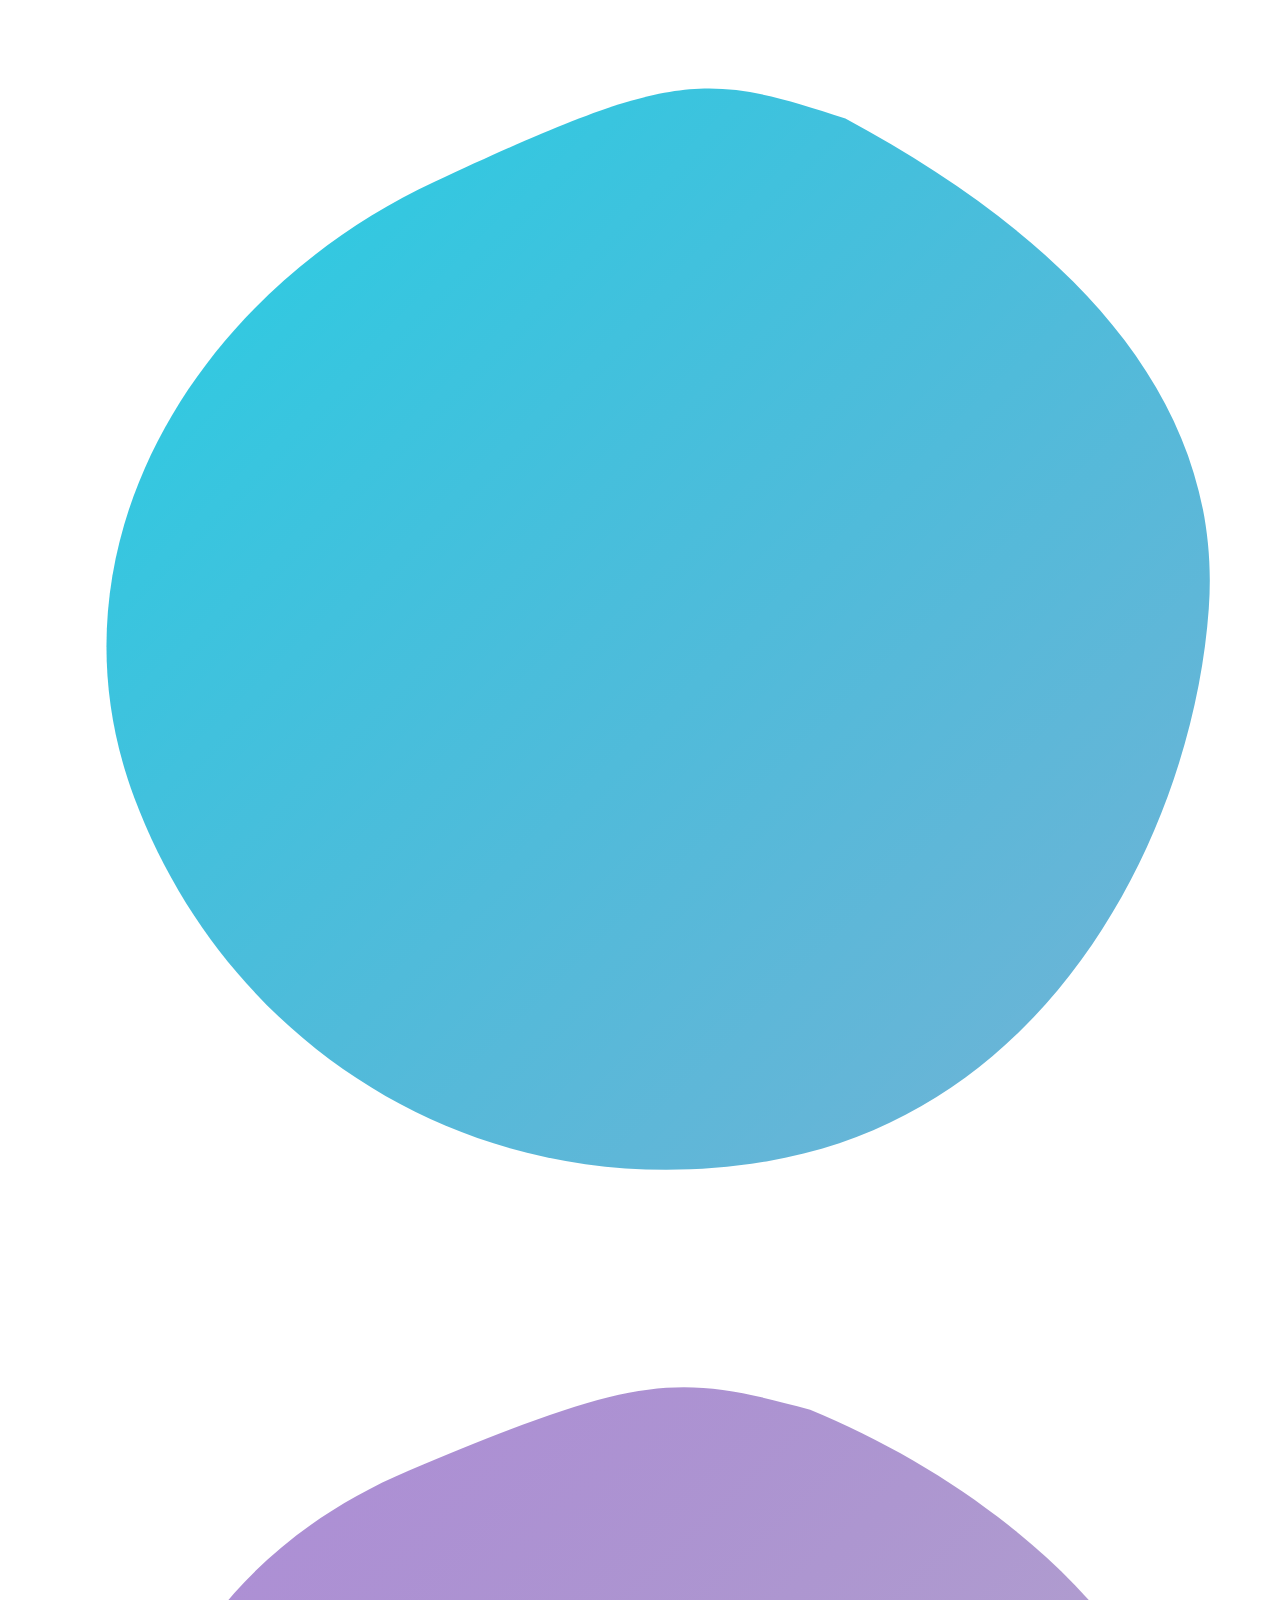
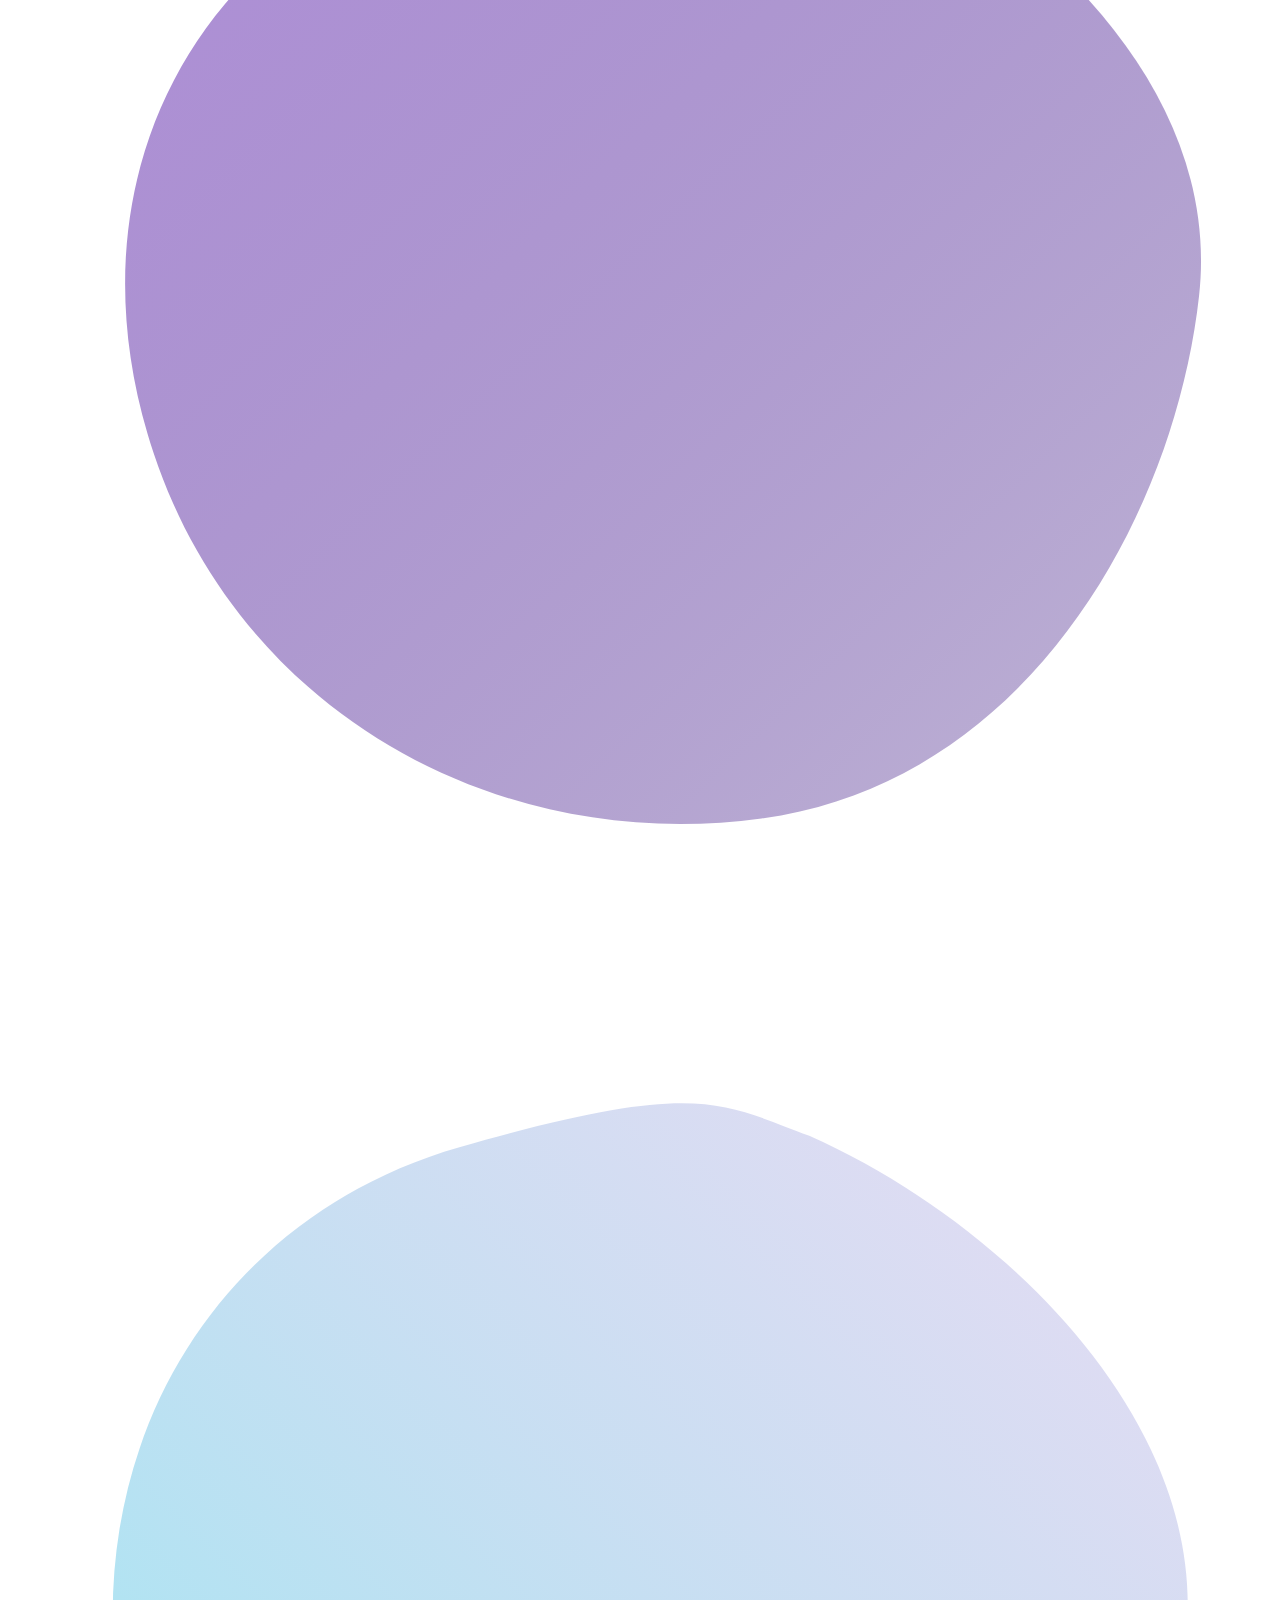
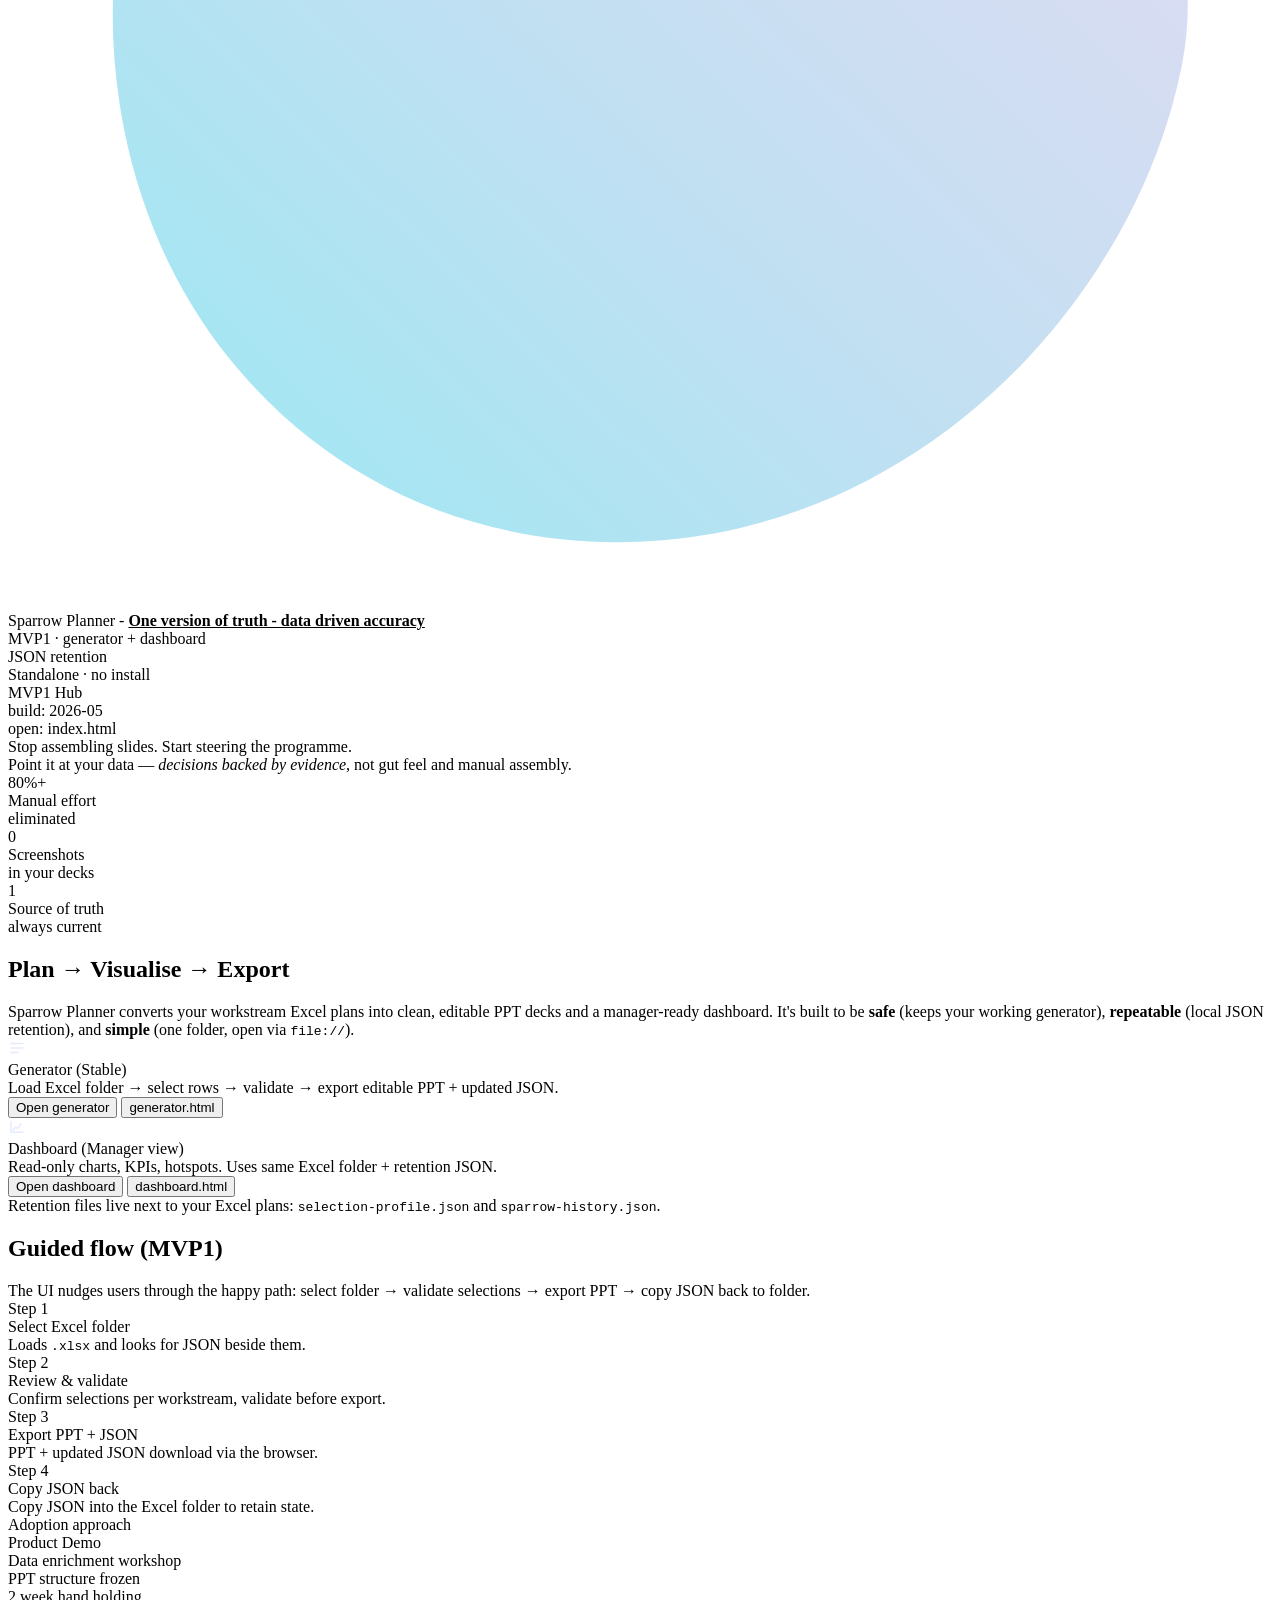
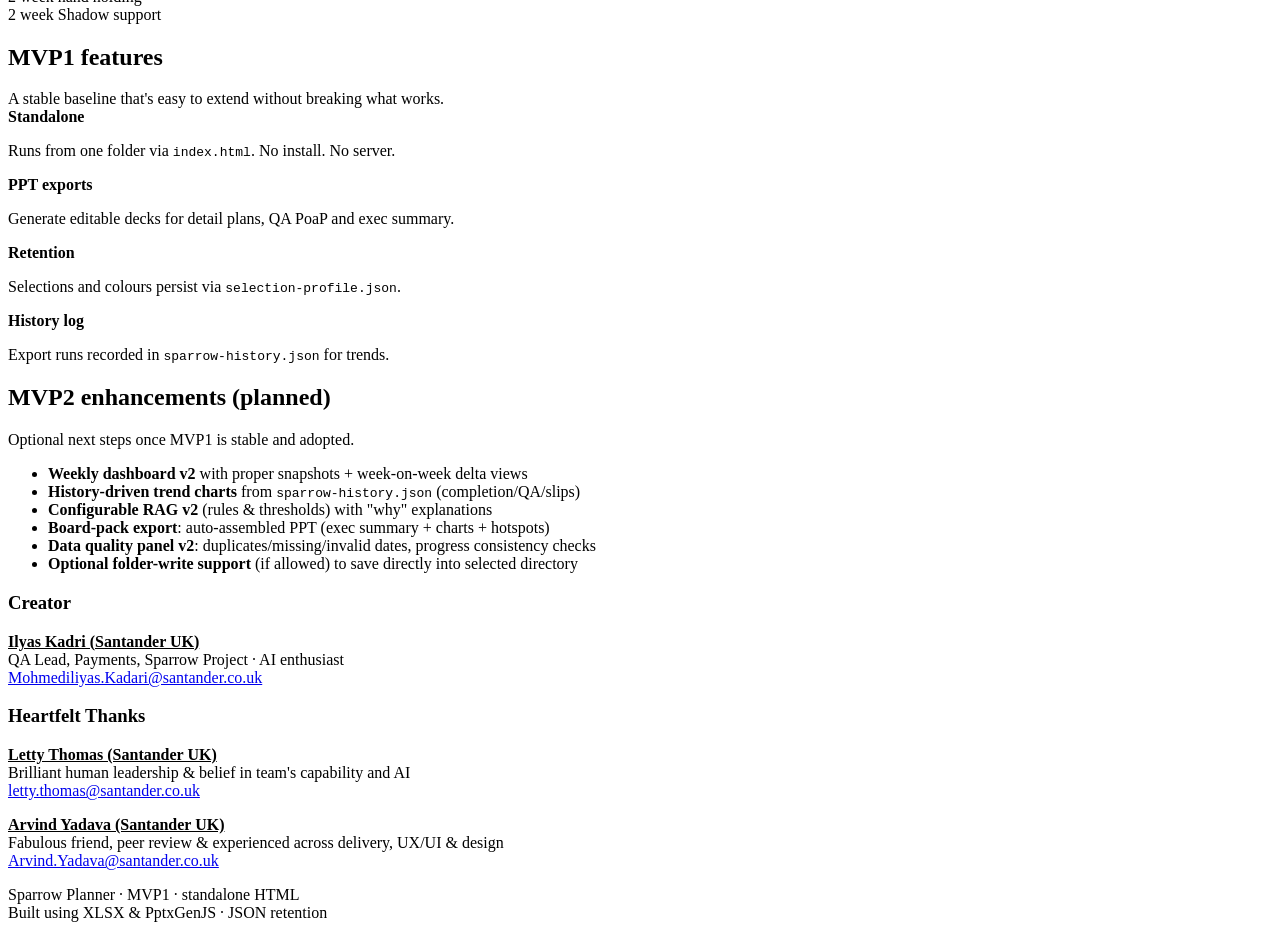
==== index.html @ b89df271 "Add files via upload" ====
<!DOCTYPE html>
<html lang="en">
<head>
<meta charset="UTF-8"/>
<meta name="viewport" content="width=device-width,initial-scale=1.0"/>
<title>Sparrow Planner · MVP1 Hub</title>

<!-- Shared + page-specific CSS -->
<link rel="stylesheet" href="css/sparrow-theme.css"/>
<link rel="stylesheet" href="css/index.css"/>
</head>

<body>
<div class="container">
  <!-- Decorative shapes -->
  <div class="bg-shapes" aria-hidden="true">
    <svg class="s1" viewBox="0 0 400 400" xmlns="http://www.w3.org/2000/svg">
      <defs>
        <linearGradient id="g1" x1="0" y1="0" x2="1" y2="1">
          <stop offset="0" stop-color="#00c8e0" stop-opacity=".85"/>
          <stop offset="1" stop-color="#0077b6" stop-opacity=".55"/>
        </linearGradient>
      </defs>
      <path d="M265,35 C330,70 385,120 380,190 C375,260 330,350 240,365 C150,380 70,330 40,250 C10,170 60,90 135,55 C210,20 220,20 265,35 Z" fill="url(#g1)"/>
    </svg>

    <svg class="s2" viewBox="0 0 520 520" xmlns="http://www.w3.org/2000/svg">
      <defs>
        <linearGradient id="g2" x1="0" y1="0" x2="1" y2="1">
          <stop offset="0" stop-color="#9b72cf" stop-opacity=".80"/>
          <stop offset="1" stop-color="#4a2a8a" stop-opacity=".35"/>
        </linearGradient>
      </defs>
      <path d="M330,55 C415,90 500,165 490,255 C480,345 420,455 310,470 C200,485 95,425 60,320 C25,215 70,120 165,80 C260,40 275,40 330,55 Z" fill="url(#g2)"/>
    </svg>

    <svg class="s3" viewBox="0 0 560 560" xmlns="http://www.w3.org/2000/svg">
      <defs>
        <linearGradient id="g3" x1="0" y1="1" x2="1" y2="0">
          <stop offset="0" stop-color="#00c8e0" stop-opacity=".40"/>
          <stop offset="1" stop-color="#9b72cf" stop-opacity=".25"/>
        </linearGradient>
      </defs>
      <path d="M355,85 C445,125 540,220 520,320 C500,420 410,520 290,530 C170,540 70,460 50,340 C30,220 95,120 200,90 C305,60 315,70 355,85 Z" fill="url(#g3)"/>
    </svg>
  </div>

  <header>
    <div class="brand">
      <div class="brand-title"><span>Sparrow</span> Planner -<b> <u> One version of truth - data driven accuracy</u></b> </div>
      <div class="pills">
        <div class="pill a">MVP1 · generator + dashboard</div>
        <div class="pill b">JSON retention</div>
        <div class="pill">Standalone · no install</div>
      </div>
    </div>
    <div class="build">
      <div>MVP1 Hub</div>
      <div class="mono">build: 2026‑05</div>
      <div class="mono">open: index.html</div>
    </div>
  </header>

  <!-- ===== THE SHIFT — Compact Value Block ===== -->
  <section class="value-block" aria-label="Why Sparrow">
    <div class="value-block-inner">
      <div class="value-tagline">
        <div class="value-headline">Stop assembling slides. Start steering the programme.</div>
        <div class="value-sub">
          Point it at your data — <em>decisions backed by evidence</em>, not gut feel and manual assembly.
        </div>
      </div>
      <div class="value-stats">
        <div class="value-stat">
          <div class="num">80%+</div>
          <div class="label">Manual effort<br/>eliminated</div>
        </div>
        <div class="value-stat">
          <div class="num">0</div>
          <div class="label">Screenshots<br/>in your decks</div>
        </div>
        <div class="value-stat">
          <div class="num">1</div>
          <div class="label">Source of truth<br/>always current</div>
        </div>
      </div>
    </div>
  </section>

  <!-- TOP STRIP: Left = Plan→Visualise→Export, Right = Guided flow (MVP1) -->
  <section class="top-strip" aria-label="Top strip">
    <!-- Left -->
    <div class="top-card">
      <div class="top-title">
        <h1>Plan → Visualise → Export</h1>
      </div>

      <div class="top-sub">
        Sparrow Planner converts your workstream Excel plans into clean, editable PPT decks and a manager-ready dashboard.
        It's built to be <b>safe</b> (keeps your working generator), <b>repeatable</b> (local JSON retention), and <b>simple</b>
        (one folder, open via <code>file://</code>).
      </div>

      <div class="actions-compact" aria-label="Navigation">
        <div class="action-card">
          <div class="action-head">
            <div class="icon" aria-hidden="true">
              <svg width="18" height="18" viewBox="0 0 24 24" fill="none">
                <path d="M4 6h16M4 12h16M4 18h10" stroke="rgba(227,232,255,.92)" stroke-width="2" stroke-linecap="round"/>
              </svg>
            </div>
            <div style="min-width:0">
              <div class="action-title">Generator (Stable)</div>
              <div class="action-desc">
                Load Excel folder → select rows → validate → export editable PPT + updated JSON.
              </div>
            </div>
          </div>
          <div class="action-buttons">
            <button class="btn primary" onclick="openTool('generator.html')">Open generator</button>
            <button class="btn ghost mono" onclick="openTool('generator.html')">generator.html</button>
          </div>
        </div>

        <div class="action-card">
          <div class="action-head">
            <div class="icon purple" aria-hidden="true">
              <svg width="18" height="18" viewBox="0 0 24 24" fill="none">
                <path d="M4 19V5M4 19h16" stroke="rgba(227,232,255,.92)" stroke-width="2" stroke-linecap="round"/>
                <path d="M7 16l3-4 3 2 4-6" stroke="rgba(227,232,255,.92)" stroke-width="2" stroke-linecap="round" stroke-linejoin="round"/>
              </svg>
            </div>
            <div style="min-width:0">
              <div class="action-title">Dashboard (Manager view)</div>
              <div class="action-desc">
                Read‑only charts, KPIs, hotspots. Uses same Excel folder + retention JSON.
              </div>
            </div>
          </div>
          <div class="action-buttons">
            <button class="btn secondary" onclick="openTool('dashboard.html')">Open dashboard</button>
            <button class="btn ghost mono" onclick="openTool('dashboard.html')">dashboard.html</button>
          </div>
        </div>
      </div>

      <div class="top-sub">
        Retention files live next to your Excel plans:
        <code>selection-profile.json</code> and <code>sparrow-history.json</code>.
      </div>
    </div>

    <!-- Right -->
    <div class="top-card">
      <div class="top-title">
        <h2>Guided flow (MVP1)</h2>
      </div>

      <div class="howto" aria-label="How to use (guided flow)">
        <div class="hint">
          The UI nudges users through the happy path: select folder → validate selections → export PPT → copy JSON back to folder.
        </div>

        <div class="steps">
          <div class="step">
            <div class="id">Step 1</div>
            <div class="t">Select Excel folder</div>
            <div class="d">Loads <code>.xlsx</code> and looks for JSON beside them.</div>
          </div>
          <div class="step">
            <div class="id">Step 2</div>
            <div class="t">Review & validate</div>
            <div class="d">Confirm selections per workstream, validate before export.</div>
          </div>
          <div class="step">
            <div class="id">Step 3</div>
            <div class="t">Export PPT + JSON</div>
            <div class="d">PPT + updated JSON download via the browser.</div>
          </div>
          <div class="step">
            <div class="id">Step 4</div>
            <div class="t">Copy JSON back</div>
            <div class="d">Copy JSON into the Excel folder to retain state.</div>
          </div>
        </div>
      </div>
    </div>
  </section>

  <!-- Adoption approach -->
  <section class="adoption-wrap" aria-label="Adoption approach">
    <div class="adoption-title">Adoption approach</div>
    <div class="chevrons" role="list">
      <div class="chev" role="listitem">Product Demo</div>
      <div class="chev" role="listitem">Data enrichment workshop</div>
      <div class="chev" role="listitem">PPT structure frozen</div>
      <div class="chev" role="listitem">2 week hand holding</div>
      <div class="chev" role="listitem">2 week Shadow support</div>
    </div>
  </section>

  <!-- MVP1 Features -->
  <section class="section" aria-label="MVP1 Features">
    <h2>MVP1 features</h2>
    <div class="hint">A stable baseline that's easy to extend without breaking what works.</div>

    <div class="feature-grid">
      <div class="feature">
        <b>Standalone</b>
        <p>Runs from one folder via <code>index.html</code>. No install. No server.</p>
      </div>
      <div class="feature">
        <b>PPT exports</b>
        <p>Generate editable decks for detail plans, QA PoaP and exec summary.</p>
      </div>
      <div class="feature">
        <b>Retention</b>
        <p>Selections and colours persist via <code>selection-profile.json</code>.</p>
      </div>
      <div class="feature">
        <b>History log</b>
        <p>Export runs recorded in <code>sparrow-history.json</code> for trends.</p>
      </div>
    </div>
  </section>

  <!-- MVP2 -->
  <section class="section" aria-label="MVP2 enhancements">
    <h2>MVP2 enhancements (planned)</h2>
    <div class="roadmap">
      <div class="hint">Optional next steps once MVP1 is stable and adopted.</div>
      <ul>
        <li><b>Weekly dashboard v2</b> with proper snapshots + week-on-week delta views</li>
        <li><b>History-driven trend charts</b> from <code>sparrow-history.json</code> (completion/QA/slips)</li>
        <li><b>Configurable RAG v2</b> (rules & thresholds) with "why" explanations</li>
        <li><b>Board-pack export</b>: auto-assembled PPT (exec summary + charts + hotspots)</li>
        <li><b>Data quality panel v2</b>: duplicates/missing/invalid dates, progress consistency checks</li>
        <li><b>Optional folder-write support</b> (if allowed) to save directly into selected directory</li>
      </ul>
    </div>
  </section>

  <div class="hr"></div>

  <section class="footer-grid" aria-label="Credits">
    <div class="footer-block">
      <h3>Creator</h3>
      <p>
        <b><u>Ilyas Kadri (Santander UK)</u></b><br/>
        QA Lead, Payments, Sparrow Project · AI enthusiast<br/>
        <span class="mono">
          <a href="mailto:Mohmediliyas.Kadari@santander.co.uk">Mohmediliyas.Kadari@santander.co.uk</a>
        </span>
      </p>
    </div>

   <div class="footer-block">
      <h3>Heartfelt Thanks</h3>
      <p>
        <b><u>Letty Thomas (Santander UK)</u></b><br/>
        Brilliant human leadership &amp; belief in team's capability and AI<br/>
        <span class="mono"><a href="mailto:letty.thomas@santander.co.uk">letty.thomas@santander.co.uk</a></span>
      </p>
      <p style="margin-top:8px">
        <b><u>Arvind Yadava (Santander UK)</u></b><br/>
        Fabulous friend, peer review &amp; experienced across delivery, UX/UI &amp; design<br/>
        <span class="mono"><a href="mailto:Arvind.Yadava@santander.co.uk">Arvind.Yadava@santander.co.uk</a></span>
      </p>
    </div>
  </section>

  <div class="footer-meta">
    <div class="mono">Sparrow Planner · MVP1 · standalone HTML</div>
    <div>Built using XLSX &amp; PptxGenJS · JSON retention </div>
  </div>
</div>

<script>
function openTool(fileName){
  window.location.href = fileName;
}
</script>
</body>
</html>
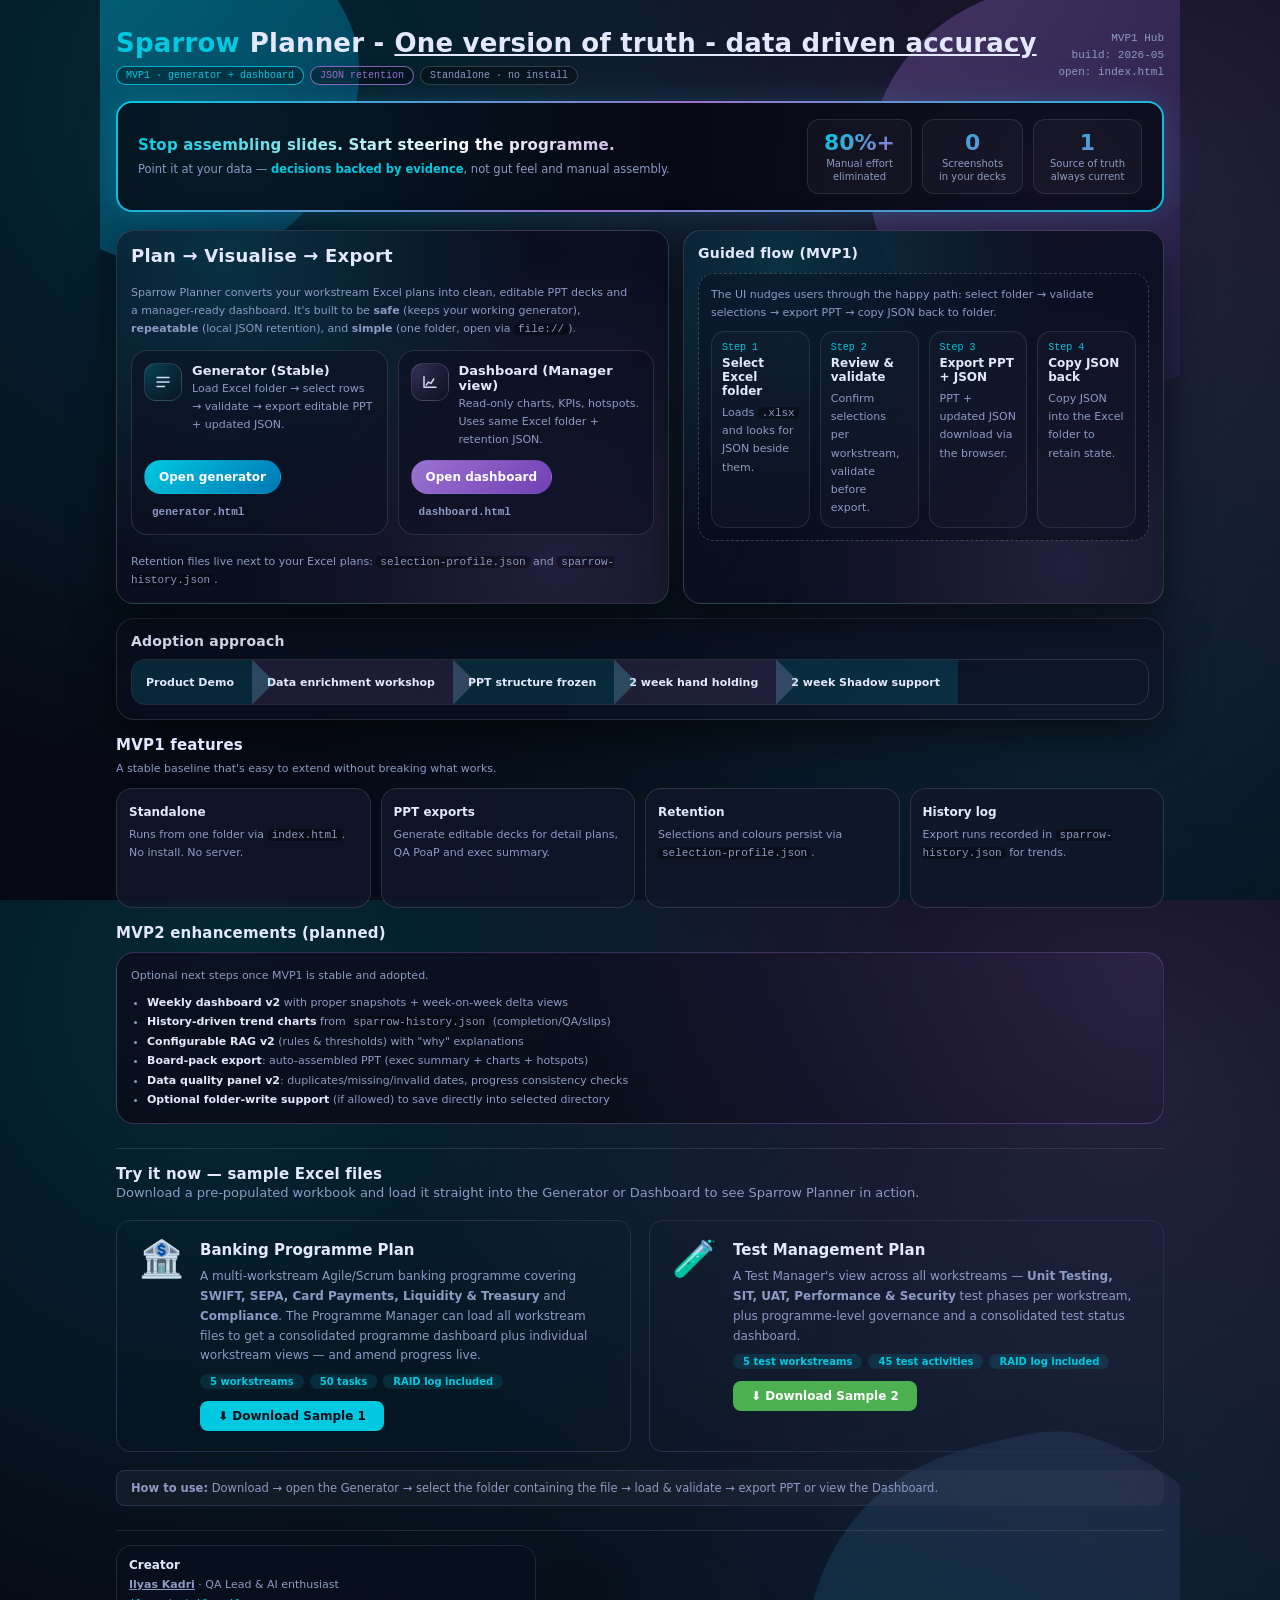
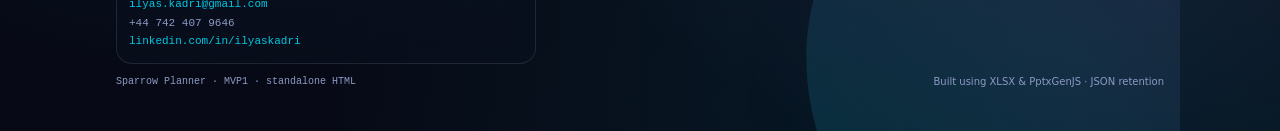
==== commit 8ee999eb: "Add updated index/css and sample Excel files - Updated index.html and css/index.css - Added samples/" ====
--- a/index.html
+++ b/index.html
@@ -242,29 +242,61 @@
 
   <div class="hr"></div>
 
-  <section class="footer-grid" aria-label="Credits">
+  <!-- ── Sample Files ── -->
+  <section class="section samples-section" aria-label="Sample Excel files">
+    <h2>Try it now — sample Excel files</h2>
+    <p class="samples-intro">Download a pre-populated workbook and load it straight into the Generator or Dashboard to see Sparrow Planner in action.</p>
+    <div class="samples-grid">
+
+      <div class="sample-card">
+        <div class="sample-icon">🏦</div>
+        <div class="sample-body">
+          <h3>Banking Programme Plan</h3>
+          <p class="sample-desc">
+            A multi-workstream Agile/Scrum banking programme covering <b>SWIFT, SEPA, Card Payments, Liquidity &amp; Treasury</b> and <b>Compliance</b>.
+            The Programme Manager can load all workstream files to get a consolidated programme dashboard plus individual workstream views — and amend progress live.
+          </p>
+          <ul class="sample-tags">
+            <li>5 workstreams</li><li>50 tasks</li><li>RAID log included</li>
+          </ul>
+          <a class="btn-sample" href="samples/Sample1_Banking_Programme_Plan.xlsx" download>
+            ⬇ Download Sample 1
+          </a>
+        </div>
+      </div>
+
+      <div class="sample-card">
+        <div class="sample-icon">🧪</div>
+        <div class="sample-body">
+          <h3>Test Management Plan</h3>
+          <p class="sample-desc">
+            A Test Manager's view across all workstreams — <b>Unit Testing, SIT, UAT, Performance &amp; Security</b> test phases per workstream, plus programme-level governance and a consolidated test status dashboard.
+          </p>
+          <ul class="sample-tags">
+            <li>5 test workstreams</li><li>45 test activities</li><li>RAID log included</li>
+          </ul>
+          <a class="btn-sample btn-sample--green" href="samples/Sample2_Test_Management_Plan.xlsx" download>
+            ⬇ Download Sample 2
+          </a>
+        </div>
+      </div>
+
+    </div>
+    <p class="samples-hint">
+      <b>How to use:</b> Download → open the Generator → select the folder containing the file → load &amp; validate → export PPT or view the Dashboard.
+    </p>
+  </section>
+
+  <div class="hr"></div>
+
+  <section class="footer-single" aria-label="Credits">
     <div class="footer-block">
       <h3>Creator</h3>
       <p>
-        <b><u>Ilyas Kadri (Santander UK)</u></b><br/>
-        QA Lead, Payments, Sparrow Project · AI enthusiast<br/>
-        <span class="mono">
-          <a href="mailto:Mohmediliyas.Kadari@santander.co.uk">Mohmediliyas.Kadari@santander.co.uk</a>
-        </span>
-      </p>
-    </div>
-
-   <div class="footer-block">
-      <h3>Heartfelt Thanks</h3>
-      <p>
-        <b><u>Letty Thomas (Santander UK)</u></b><br/>
-        Brilliant human leadership &amp; belief in team's capability and AI<br/>
-        <span class="mono"><a href="mailto:letty.thomas@santander.co.uk">letty.thomas@santander.co.uk</a></span>
-      </p>
-      <p style="margin-top:8px">
-        <b><u>Arvind Yadava (Santander UK)</u></b><br/>
-        Fabulous friend, peer review &amp; experienced across delivery, UX/UI &amp; design<br/>
-        <span class="mono"><a href="mailto:Arvind.Yadava@santander.co.uk">Arvind.Yadava@santander.co.uk</a></span>
+        <b><u>Ilyas Kadri</u></b> · QA Lead &amp; AI enthusiast<br/>
+        <span class="mono"><a href="mailto:ilyas.kadri@gmail.com">ilyas.kadri@gmail.com</a></span><br/>
+        <span class="mono">+44 742 407 9646</span><br/>
+        <span class="mono"><a href="https://www.linkedin.com/in/ilyaskadri/" target="_blank" rel="noopener">linkedin.com/in/ilyaskadri</a></span>
       </p>
     </div>
   </section>
--- a/css/sparrow-theme.css
+++ b/css/sparrow-theme.css
@@ -0,0 +1,121 @@
+/* ===== sparrow-theme.css =====
+   Shared design tokens, reset, buttons, badges, inputs.
+   Linked by index.html + generator.html.
+   ===== */
+
+/* — Design Tokens — */
+:root {
+  /* Backgrounds */
+  --bg:  #050712;
+  --bg0: #050712;
+  --bg1: #070a16;
+  --bg2: #070a16;
+
+  /* Panels */
+  --panel:  #0b0f1f;
+  --panel2: #11162b;
+  --panel3: #151a30;
+
+  /* Borders & accents */
+  --border:  #262f4c;
+  --accent:  #00c8e0;
+  --accent2: #9b72cf;
+
+  /* Text */
+  --text:   #e3e8ff;
+  --muted:  #8d9ac5;
+  --danger: #ff4d5e;
+  --green:  #52b788;
+  --amber:  #f4a261;
+
+  /* Fonts */
+  --mono: "DM Mono", ui-monospace, Menlo, Consolas, "Courier New", monospace;
+  --sans: "DM Sans", system-ui, -apple-system, BlinkMacSystemFont, "Segoe UI", sans-serif;
+  --head: "Syne", system-ui, sans-serif;
+
+  /* Layout */
+  --r:      18px;
+  --shadow: 0 18px 44px rgba(0,0,0,.55);
+}
+
+/* — Reset — */
+*, *::before, *::after { box-sizing: border-box; margin: 0; padding: 0; }
+html, body { height: 100%; }
+
+body {
+  min-height: 100vh;
+  color: var(--text);
+  font-family: var(--sans);
+}
+
+a { color: var(--accent); text-decoration: none; }
+
+code {
+  font-family: var(--mono);
+  font-size: 11px;
+  background: rgba(0,0,0,.35);
+  padding: 0 4px;
+  border-radius: 4px;
+}
+
+/* — Buttons — */
+button, .btn {
+  cursor: pointer;
+  border-radius: 999px;
+  border: 1px solid transparent;
+  padding: 7px 13px;
+  font-size: 12px;
+  font-weight: 600;
+  font-family: var(--sans);
+  display: inline-flex;
+  align-items: center;
+  gap: 6px;
+}
+.btn { padding: 9px 14px; font-weight: 700; gap: 8px; }
+
+button.primary,   .btn.primary   { background: linear-gradient(135deg, #00c8e0, #0077b6); color: #fff; }
+button.secondary, .btn.secondary { background: linear-gradient(135deg, #9b72cf, #7040b5); color: #fff; }
+button.outline,   .btn.outline   { background: transparent; border-color: rgba(255,255,255,.22); color: var(--text); }
+button.ghost,     .btn.ghost     { background: transparent; border: none; color: var(--muted); font-size: 11px; padding: 4px 8px; }
+button.danger,    .btn.danger    { background: transparent; border-color: rgba(255,77,94,.7); color: var(--danger); }
+
+/* — Badges — */
+.badge {
+  font-size: 9px;
+  padding: 2px 7px;
+  border-radius: 10px;
+  font-weight: 600;
+  border: 1px solid rgba(255,255,255,.2);
+  white-space: nowrap;
+}
+.badge.ok   { color: var(--green);  border-color: rgba(82,183,136,.7); }
+.badge.err  { color: var(--danger); border-color: rgba(255,77,94,.7); }
+.badge.info { color: var(--accent); border-color: rgba(0,200,224,.7); }
+
+/* — Inputs — */
+label {
+  display: block;
+  font-size: 10px;
+  font-weight: 700;
+  color: var(--muted);
+  letter-spacing: .4px;
+  text-transform: uppercase;
+  margin-bottom: 3px;
+}
+input[type=text],
+input[type=number],
+select,
+textarea {
+  width: 100%;
+  border-radius: 10px;
+  border: 1px solid var(--border);
+  background: var(--panel2);
+  color: var(--text);
+  font-size: 12px;
+  padding: 7px 8px;
+  font-family: var(--sans);
+}
+textarea { min-height: 60px; resize: vertical; }
+
+/* — Utility — */
+.mono { font-family: var(--mono); }
--- a/css/index.css
+++ b/css/index.css
@@ -0,0 +1,533 @@
+/* ===== index.css =====
+   Hub-only styles for index.html.
+   Requires: sparrow-theme.css (loaded first).
+   ===== */
+
+/* — Body background blobs — */
+body {
+  background:
+    radial-gradient(circle at 18% 10%, rgba(0,200,224,.18) 0, transparent 52%),
+    radial-gradient(circle at 88% 18%, rgba(155,114,207,.20) 0, transparent 55%),
+    radial-gradient(circle at 84% 84%, rgba(0,200,224,.10) 0, transparent 58%),
+    linear-gradient(180deg, var(--bg0), var(--bg1));
+  min-height: 100vh;
+}
+
+/* — Container — */
+.container {
+  max-width: 1080px;
+  margin: 0 auto;
+  padding: 28px 16px 44px;
+  position: relative;
+}
+
+/* — Decorative background shapes — */
+.bg-shapes {
+  position: absolute; inset: 0;
+  pointer-events: none; overflow: hidden;
+}
+.bg-shapes svg {
+  position: absolute;
+  opacity: .55;
+  filter: drop-shadow(0 14px 42px rgba(0,0,0,.45));
+}
+.bg-shapes .s1 { left: -140px; top: -120px; width: 420px; }
+.bg-shapes .s2 { right: -160px; top: -80px; width: 520px; opacity: .45; }
+.bg-shapes .s3 { right: -140px; bottom: -190px; width: 560px; opacity: .40; }
+
+/* — Header / Brand — */
+header {
+  display: flex;
+  justify-content: space-between;
+  align-items: flex-start;
+  gap: 16px;
+  position: relative;
+  z-index: 2;
+}
+.brand {
+  display: flex;
+  flex-direction: column;
+  gap: 8px;
+}
+.brand-title {
+  font-family: var(--head);
+  font-weight: 900;
+  font-size: 26px;
+  letter-spacing: .2px;
+  display: flex;
+  align-items: center;
+  gap: 10px;
+}
+.brand-title span { color: var(--accent); }
+
+/* — Pills — */
+.pills { display: flex; flex-wrap: wrap; gap: 6px; }
+.pill {
+  display: inline-flex;
+  align-items: center;
+  gap: 6px;
+  font-family: var(--mono);
+  font-size: 10px;
+  padding: 3px 9px;
+  border-radius: 999px;
+  border: 1px solid rgba(255,255,255,.18);
+  background: rgba(0,0,0,.35);
+  color: var(--muted);
+}
+.pill.a { border-color: rgba(0,200,224,.85); color: var(--accent); }
+.pill.b { border-color: rgba(155,114,207,.85); color: var(--accent2); }
+
+/* — Build info — */
+.build {
+  text-align: right;
+  font-family: var(--mono);
+  font-size: 11px;
+  color: var(--muted);
+  line-height: 1.55;
+  margin-top: 2px;
+}
+
+/* — Sections — */
+.section {
+  margin-top: 16px;
+  position: relative;
+  z-index: 2;
+}
+.section h2 {
+  font-family: var(--head);
+  font-size: 15px;
+  font-weight: 900;
+  letter-spacing: .2px;
+  margin-bottom: 6px;
+}
+.section .hint,
+.hint {
+  font-size: 11px;
+  color: var(--muted);
+  line-height: 1.6;
+}
+
+/* ===== VALUE BLOCK ===== */
+.value-block {
+  margin-top: 16px;
+  position: relative;
+  z-index: 2;
+  border-radius: 16px;
+  padding: 2px;
+  background: linear-gradient(135deg, var(--accent), var(--accent2), var(--accent));
+  box-shadow:
+    0 0 24px rgba(0,200,224,.15),
+    0 0 48px rgba(155,114,207,.10);
+}
+.value-block-inner {
+  background:
+    radial-gradient(circle at 10% 30%, rgba(0,200,224,.10) 0, transparent 50%),
+    radial-gradient(circle at 90% 70%, rgba(155,114,207,.08) 0, transparent 50%),
+    var(--bg0);
+  border-radius: 14px;
+  padding: 16px 20px;
+  display: flex;
+  align-items: center;
+  gap: 24px;
+}
+@media (max-width: 780px) {
+  .value-block-inner { flex-direction: column; gap: 14px; text-align: center; }
+}
+.value-tagline { flex: 1; min-width: 0; }
+.value-headline {
+  font-family: var(--head);
+  font-weight: 900;
+  font-size: 15px;
+  letter-spacing: .2px;
+  line-height: 1.4;
+  background: linear-gradient(135deg, var(--accent), #fff, var(--accent2));
+  -webkit-background-clip: text;
+  -webkit-text-fill-color: transparent;
+  background-clip: text;
+}
+.value-sub {
+  margin-top: 5px;
+  font-size: 11.5px;
+  color: var(--muted);
+  line-height: 1.55;
+}
+.value-sub em  { color: var(--accent); font-style: normal; font-weight: 700; }
+.value-sub strong { color: var(--text); }
+
+/* — Stat cards — */
+.value-stats { display: flex; gap: 10px; flex-shrink: 0; }
+@media (max-width: 780px) {
+  .value-stats { width: 100%; justify-content: center; }
+}
+.value-stat {
+  text-align: center;
+  padding: 10px 16px;
+  border-radius: 12px;
+  border: 1px solid rgba(255,255,255,.10);
+  background: rgba(255,255,255,.03);
+  min-width: 100px;
+}
+.value-stat .num {
+  font-family: var(--head);
+  font-weight: 900;
+  font-size: 22px;
+  background: linear-gradient(135deg, var(--accent), var(--accent2));
+  -webkit-background-clip: text;
+  -webkit-text-fill-color: transparent;
+  background-clip: text;
+}
+.value-stat .label {
+  margin-top: 2px;
+  font-size: 10px;
+  color: var(--muted);
+  line-height: 1.3;
+}
+
+/* ===== TOP STRIP ===== */
+.top-strip {
+  margin-top: 18px;
+  display: grid;
+  grid-template-columns: minmax(0, 1.15fr) minmax(0, 1fr);
+  gap: 14px;
+  align-items: stretch;
+  position: relative;
+  z-index: 2;
+}
+@media (max-width: 940px) {
+  .top-strip { grid-template-columns: 1fr; }
+}
+.top-card {
+  background:
+    radial-gradient(circle at 20% 10%, rgba(0,200,224,.18) 0, transparent 55%),
+    radial-gradient(circle at 80% 90%, rgba(155,114,207,.16) 0, transparent 55%),
+    rgba(11,15,31,.92);
+  border: 1px solid rgba(255,255,255,.14);
+  border-radius: var(--r);
+  box-shadow: var(--shadow);
+  padding: 14px;
+  display: flex;
+  flex-direction: column;
+  gap: 12px;
+}
+.top-title {
+  display: flex;
+  justify-content: space-between;
+  align-items: flex-start;
+  gap: 10px;
+}
+.top-title h1,
+.top-title h2 {
+  font-family: var(--head);
+  font-weight: 900;
+  letter-spacing: .2px;
+  margin: 0;
+}
+.top-title h1 { font-size: 18px; }
+.top-title h2 { font-size: 14px; }
+.top-sub {
+  margin-top: 6px;
+  color: var(--muted);
+  font-size: 11px;
+  line-height: 1.65;
+  max-width: 72ch;
+}
+
+/* — Action cards — */
+.actions-compact {
+  display: grid;
+  grid-template-columns: 1fr 1fr;
+  gap: 10px;
+}
+@media (max-width: 520px) {
+  .actions-compact { grid-template-columns: 1fr; }
+}
+.action-card {
+  height: 100%;
+  background: rgba(11,15,31,.55);
+  border: 1px solid rgba(255,255,255,.12);
+  border-radius: 16px;
+  padding: 12px;
+  display: flex;
+  flex-direction: column;
+  justify-content: space-between;
+  gap: 10px;
+}
+.action-head {
+  display: flex;
+  align-items: flex-start;
+  gap: 10px;
+}
+.icon {
+  width: 38px; height: 38px; border-radius: 12px;
+  display: grid; place-items: center;
+  border: 1px solid rgba(255,255,255,.14);
+  background: radial-gradient(circle at top left, rgba(0,200,224,.25), rgba(0,0,0,.10));
+  flex-shrink: 0;
+}
+.icon.purple {
+  background: radial-gradient(circle at top left, rgba(155,114,207,.30), rgba(0,0,0,.10));
+}
+.action-title { font-size: 13px; font-weight: 900; }
+.action-desc {
+  margin-top: 2px;
+  font-size: 11px;
+  color: var(--muted);
+  line-height: 1.6;
+}
+.action-buttons {
+  display: flex;
+  gap: 8px;
+  flex-wrap: wrap;
+  margin-top: 2px;
+}
+
+/* — Guided flow (right card) — */
+.howto {
+  margin-top: 0;
+  background: linear-gradient(180deg, rgba(10,15,35,.55), rgba(8,11,24,.55));
+  border: 1px dashed rgba(255,255,255,.20);
+  border-radius: 16px;
+  padding: 12px;
+}
+.steps {
+  margin-top: 10px;
+  display: grid;
+  grid-template-columns: repeat(4, minmax(0, 1fr));
+  gap: 10px;
+}
+@media (max-width: 940px) { .steps { grid-template-columns: repeat(2, minmax(0, 1fr)); } }
+@media (max-width: 520px) { .steps { grid-template-columns: 1fr; } }
+.step {
+  border: 1px solid rgba(255,255,255,.10);
+  background: rgba(255,255,255,.02);
+  border-radius: 14px;
+  padding: 10px;
+}
+.step .id { font-family: var(--mono); font-size: 10px; color: var(--accent); }
+.step .t  { margin-top: 3px; font-size: 12px; font-weight: 900; }
+.step .d  { margin-top: 6px; font-size: 11px; color: var(--muted); line-height: 1.65; }
+
+/* ===== ADOPTION CHEVRONS ===== */
+.adoption-wrap {
+  margin-top: 14px;
+  background: rgba(11,15,31,.50);
+  border: 1px solid rgba(255,255,255,.12);
+  border-radius: var(--r);
+  box-shadow: var(--shadow);
+  padding: 14px;
+}
+.adoption-title {
+  font-family: var(--head);
+  font-size: 14px;
+  font-weight: 900;
+  letter-spacing: .2px;
+  margin-bottom: 10px;
+}
+.chevrons {
+  display: flex;
+  gap: 0;
+  flex-wrap: wrap;
+  border-radius: 14px;
+  overflow: hidden;
+  border: 1px solid rgba(255,255,255,.12);
+}
+.chev {
+  position: relative;
+  padding: 10px 18px 10px 14px;
+  background: rgba(0,200,224,.14);
+  color: var(--text);
+  font-size: 11px;
+  font-weight: 800;
+  display: flex;
+  align-items: center;
+  min-height: 44px;
+}
+.chev:nth-child(2n) { background: rgba(155,114,207,.14); }
+.chev + .chev { border-left: 1px solid rgba(255,255,255,.10); }
+.chev:after {
+  content: "";
+  position: absolute;
+  top: 0; right: -22px;
+  width: 0; height: 0;
+  border-top: 22px solid transparent;
+  border-bottom: 22px solid transparent;
+  border-left: 22px solid rgba(0,200,224,.14);
+  z-index: 2;
+}
+.chev:nth-child(2n):after { border-left-color: rgba(155,114,207,.14); }
+.chev:before {
+  content: "";
+  position: absolute;
+  top: 0; right: -23px;
+  width: 0; height: 0;
+  border-top: 22px solid transparent;
+  border-bottom: 22px solid transparent;
+  border-left: 22px solid rgba(255,255,255,.10);
+  z-index: 1;
+}
+.chev:last-child:after,
+.chev:last-child:before { display: none; }
+@media (max-width: 940px) {
+  .chevrons { flex-direction: column; border-radius: 14px; }
+  .chev { padding: 12px 14px; }
+  .chev:after, .chev:before { display: none; }
+  .chev + .chev { border-left: none; border-top: 1px solid rgba(255,255,255,.10); }
+}
+
+/* ===== FEATURE GRID ===== */
+.feature-grid {
+  margin-top: 10px;
+  display: grid;
+  grid-template-columns: repeat(4, minmax(0, 1fr));
+  gap: 10px;
+}
+@media (max-width: 940px) { .feature-grid { grid-template-columns: repeat(2, minmax(0, 1fr)); } }
+@media (max-width: 520px) { .feature-grid { grid-template-columns: 1fr; } }
+.feature {
+  background: rgba(17,22,43,.78);
+  border: 1px solid rgba(255,255,255,.12);
+  border-radius: 16px;
+  padding: 12px;
+  min-height: 120px;
+}
+.feature b { font-size: 12px; }
+.feature p {
+  margin-top: 6px;
+  font-size: 11px;
+  color: var(--muted);
+  line-height: 1.65;
+}
+
+/* ===== MVP2 ROADMAP ===== */
+.roadmap {
+  margin-top: 10px;
+  padding: 14px;
+  border-radius: 18px;
+  border: 1px solid rgba(155,114,207,.32);
+  background:
+    radial-gradient(circle at top right, rgba(155,114,207,.20) 0, transparent 55%),
+    linear-gradient(180deg, rgba(12,14,30,.88), rgba(9,12,24,.88));
+}
+.roadmap ul {
+  margin: 8px 0 0 16px;
+  color: var(--muted);
+  font-size: 11px;
+  line-height: 1.75;
+}
+.roadmap li b { color: var(--text); }
+
+/* ===== FOOTER ===== */
+.hr {
+  margin: 24px 0 14px;
+  border-top: 1px solid rgba(255,255,255,.10);
+  position: relative;
+  z-index: 2;
+}
+.footer-grid {
+  display: grid;
+  grid-template-columns: 1fr 1fr;
+  gap: 14px;
+  position: relative;
+  z-index: 2;
+}
+@media (max-width: 820px) { .footer-grid { grid-template-columns: 1fr; } }
+.footer-single {
+  position: relative;
+  z-index: 2;
+  max-width: 420px;
+}
+.footer-block {
+  background: rgba(11,15,31,.60);
+  border: 1px solid rgba(255,255,255,.10);
+  border-radius: 16px;
+  padding: 12px;
+}
+.footer-block h3 {
+  font-size: 12px;
+  font-weight: 900;
+  margin-bottom: 4px;
+}
+.footer-block p {
+  font-size: 11px;
+  color: var(--muted);
+  line-height: 1.7;
+}
+.footer-meta {
+  margin-top: 12px;
+  font-size: 10px;
+  color: var(--muted);
+  display: flex;
+  justify-content: space-between;
+  flex-wrap: wrap;
+  gap: 8px;
+  position: relative;
+  z-index: 2;
+}
+/* ── Sample Files Section ── */
+.samples-section { position: relative; z-index: 2; }
+.samples-intro {
+  font-size: 13px;
+  color: var(--muted);
+  margin: -4px 0 20px;
+}
+.samples-grid {
+  display: grid;
+  grid-template-columns: 1fr 1fr;
+  gap: 18px;
+  margin-bottom: 18px;
+}
+@media (max-width: 680px) { .samples-grid { grid-template-columns: 1fr; } }
+
+.sample-card {
+  display: flex;
+  gap: 16px;
+  background: var(--card-bg);
+  border: 1px solid var(--border);
+  border-radius: 14px;
+  padding: 20px 22px;
+  transition: box-shadow .2s, transform .2s;
+}
+.sample-card:hover {
+  box-shadow: 0 6px 24px rgba(0,200,224,.18);
+  transform: translateY(-2px);
+}
+.sample-icon { font-size: 36px; flex-shrink: 0; line-height: 1; }
+.sample-body { display: flex; flex-direction: column; gap: 8px; }
+.sample-body h3 { font-size: 15px; font-weight: 700; margin: 0; color: var(--text); }
+.sample-desc { font-size: 12px; color: var(--muted); line-height: 1.65; margin: 0; }
+.sample-tags {
+  display: flex; flex-wrap: wrap; gap: 6px;
+  list-style: none; padding: 0; margin: 0;
+}
+.sample-tags li {
+  background: rgba(0,200,224,.12);
+  color: var(--accent);
+  border-radius: 20px;
+  padding: 2px 10px;
+  font-size: 10px;
+  font-weight: 600;
+}
+.btn-sample {
+  display: inline-block;
+  margin-top: 4px;
+  padding: 8px 18px;
+  background: var(--accent);
+  color: #0a0e1a;
+  border-radius: 8px;
+  font-size: 12px;
+  font-weight: 700;
+  text-decoration: none;
+  width: fit-content;
+  transition: opacity .2s, transform .15s;
+}
+.btn-sample:hover { opacity: .85; transform: translateY(-1px); }
+.btn-sample--green { background: #4caf50; color: #fff; }
+.samples-hint {
+  font-size: 11.5px;
+  color: var(--muted);
+  background: rgba(255,255,255,.04);
+  border: 1px solid var(--border);
+  border-radius: 8px;
+  padding: 10px 14px;
+  margin: 0;
+}
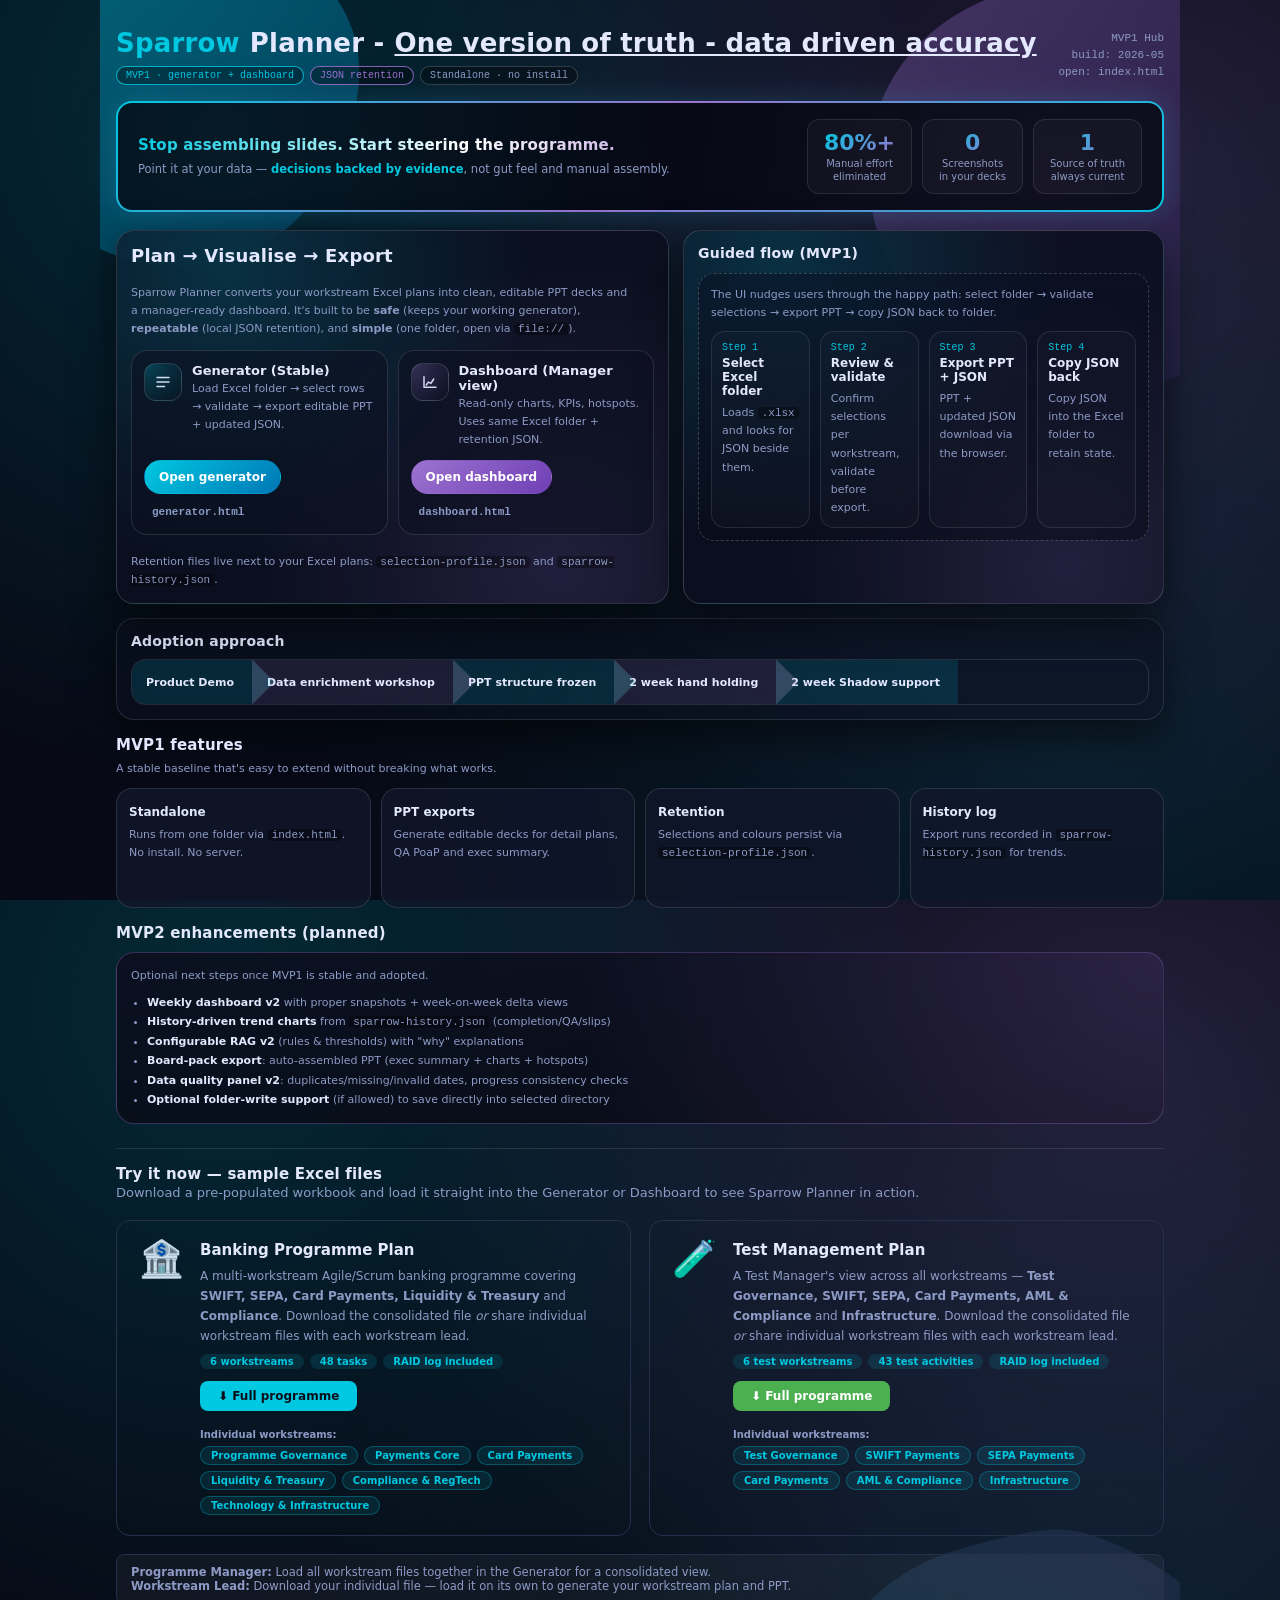
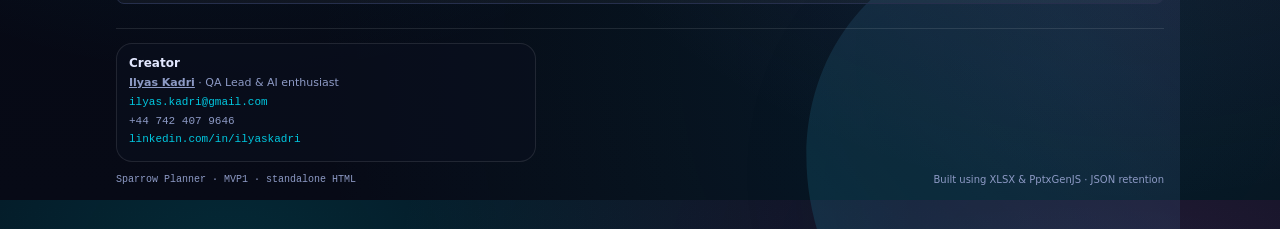
==== commit fc71bec0: "Add individual workstream Excel files for both sample sets Each sample now has per-workstream xlsx f" ====
--- a/index.html
+++ b/index.html
@@ -254,14 +254,21 @@
           <h3>Banking Programme Plan</h3>
           <p class="sample-desc">
             A multi-workstream Agile/Scrum banking programme covering <b>SWIFT, SEPA, Card Payments, Liquidity &amp; Treasury</b> and <b>Compliance</b>.
-            The Programme Manager can load all workstream files to get a consolidated programme dashboard plus individual workstream views — and amend progress live.
+            Download the consolidated file <em>or</em> share individual workstream files with each workstream lead.
           </p>
           <ul class="sample-tags">
-            <li>5 workstreams</li><li>50 tasks</li><li>RAID log included</li>
+            <li>6 workstreams</li><li>48 tasks</li><li>RAID log included</li>
           </ul>
-          <a class="btn-sample" href="samples/Sample1_Banking_Programme_Plan.xlsx" download>
-            ⬇ Download Sample 1
-          </a>
+          <a class="btn-sample" href="samples/Sample1_Banking_Programme_Plan.xlsx" download>⬇ Full programme</a>
+          <div class="sample-ws-links">
+            <span class="sample-ws-label">Individual workstreams:</span>
+            <a href="samples/sample1/Programme_Governance.xlsx" download>Programme Governance</a>
+            <a href="samples/sample1/Payments_Core.xlsx" download>Payments Core</a>
+            <a href="samples/sample1/Card_Payments.xlsx" download>Card Payments</a>
+            <a href="samples/sample1/Liquidity_Treasury.xlsx" download>Liquidity &amp; Treasury</a>
+            <a href="samples/sample1/Compliance_RegTech.xlsx" download>Compliance &amp; RegTech</a>
+            <a href="samples/sample1/Technology_Infrastructure.xlsx" download>Technology &amp; Infrastructure</a>
+          </div>
         </div>
       </div>
 
@@ -270,20 +277,29 @@
         <div class="sample-body">
           <h3>Test Management Plan</h3>
           <p class="sample-desc">
-            A Test Manager's view across all workstreams — <b>Unit Testing, SIT, UAT, Performance &amp; Security</b> test phases per workstream, plus programme-level governance and a consolidated test status dashboard.
+            A Test Manager's view across all workstreams — <b>Test Governance, SWIFT, SEPA, Card Payments, AML &amp; Compliance</b> and <b>Infrastructure</b>.
+            Download the consolidated file <em>or</em> share individual workstream files with each workstream lead.
           </p>
           <ul class="sample-tags">
-            <li>5 test workstreams</li><li>45 test activities</li><li>RAID log included</li>
+            <li>6 test workstreams</li><li>43 test activities</li><li>RAID log included</li>
           </ul>
-          <a class="btn-sample btn-sample--green" href="samples/Sample2_Test_Management_Plan.xlsx" download>
-            ⬇ Download Sample 2
-          </a>
+          <a class="btn-sample btn-sample--green" href="samples/Sample2_Test_Management_Plan.xlsx" download>⬇ Full programme</a>
+          <div class="sample-ws-links">
+            <span class="sample-ws-label">Individual workstreams:</span>
+            <a href="samples/sample2/Test_Governance.xlsx" download>Test Governance</a>
+            <a href="samples/sample2/SWIFT_Payments.xlsx" download>SWIFT Payments</a>
+            <a href="samples/sample2/SEPA_Payments.xlsx" download>SEPA Payments</a>
+            <a href="samples/sample2/Card_Payments.xlsx" download>Card Payments</a>
+            <a href="samples/sample2/AML_Compliance.xlsx" download>AML &amp; Compliance</a>
+            <a href="samples/sample2/Infrastructure.xlsx" download>Infrastructure</a>
+          </div>
         </div>
       </div>
 
     </div>
     <p class="samples-hint">
-      <b>How to use:</b> Download → open the Generator → select the folder containing the file → load &amp; validate → export PPT or view the Dashboard.
+      <b>Programme Manager:</b> Load all workstream files together in the Generator for a consolidated view.<br/>
+      <b>Workstream Lead:</b> Download your individual file — load it on its own to generate your workstream plan and PPT.
     </p>
   </section>
 
--- a/css/index.css
+++ b/css/index.css
@@ -522,6 +522,33 @@
 }
 .btn-sample:hover { opacity: .85; transform: translateY(-1px); }
 .btn-sample--green { background: #4caf50; color: #fff; }
+
+.sample-ws-links {
+  margin-top: 10px;
+  display: flex;
+  flex-wrap: wrap;
+  align-items: center;
+  gap: 6px;
+}
+.sample-ws-label {
+  font-size: 10px;
+  color: var(--muted);
+  font-weight: 600;
+  width: 100%;
+}
+.sample-ws-links a {
+  font-size: 10px;
+  font-weight: 600;
+  color: var(--accent);
+  background: rgba(0,200,224,.10);
+  border: 1px solid rgba(0,200,224,.30);
+  border-radius: 20px;
+  padding: 3px 10px;
+  text-decoration: none;
+  transition: background .15s;
+}
+.sample-ws-links a:hover { background: rgba(0,200,224,.22); }
+
 .samples-hint {
   font-size: 11.5px;
   color: var(--muted);
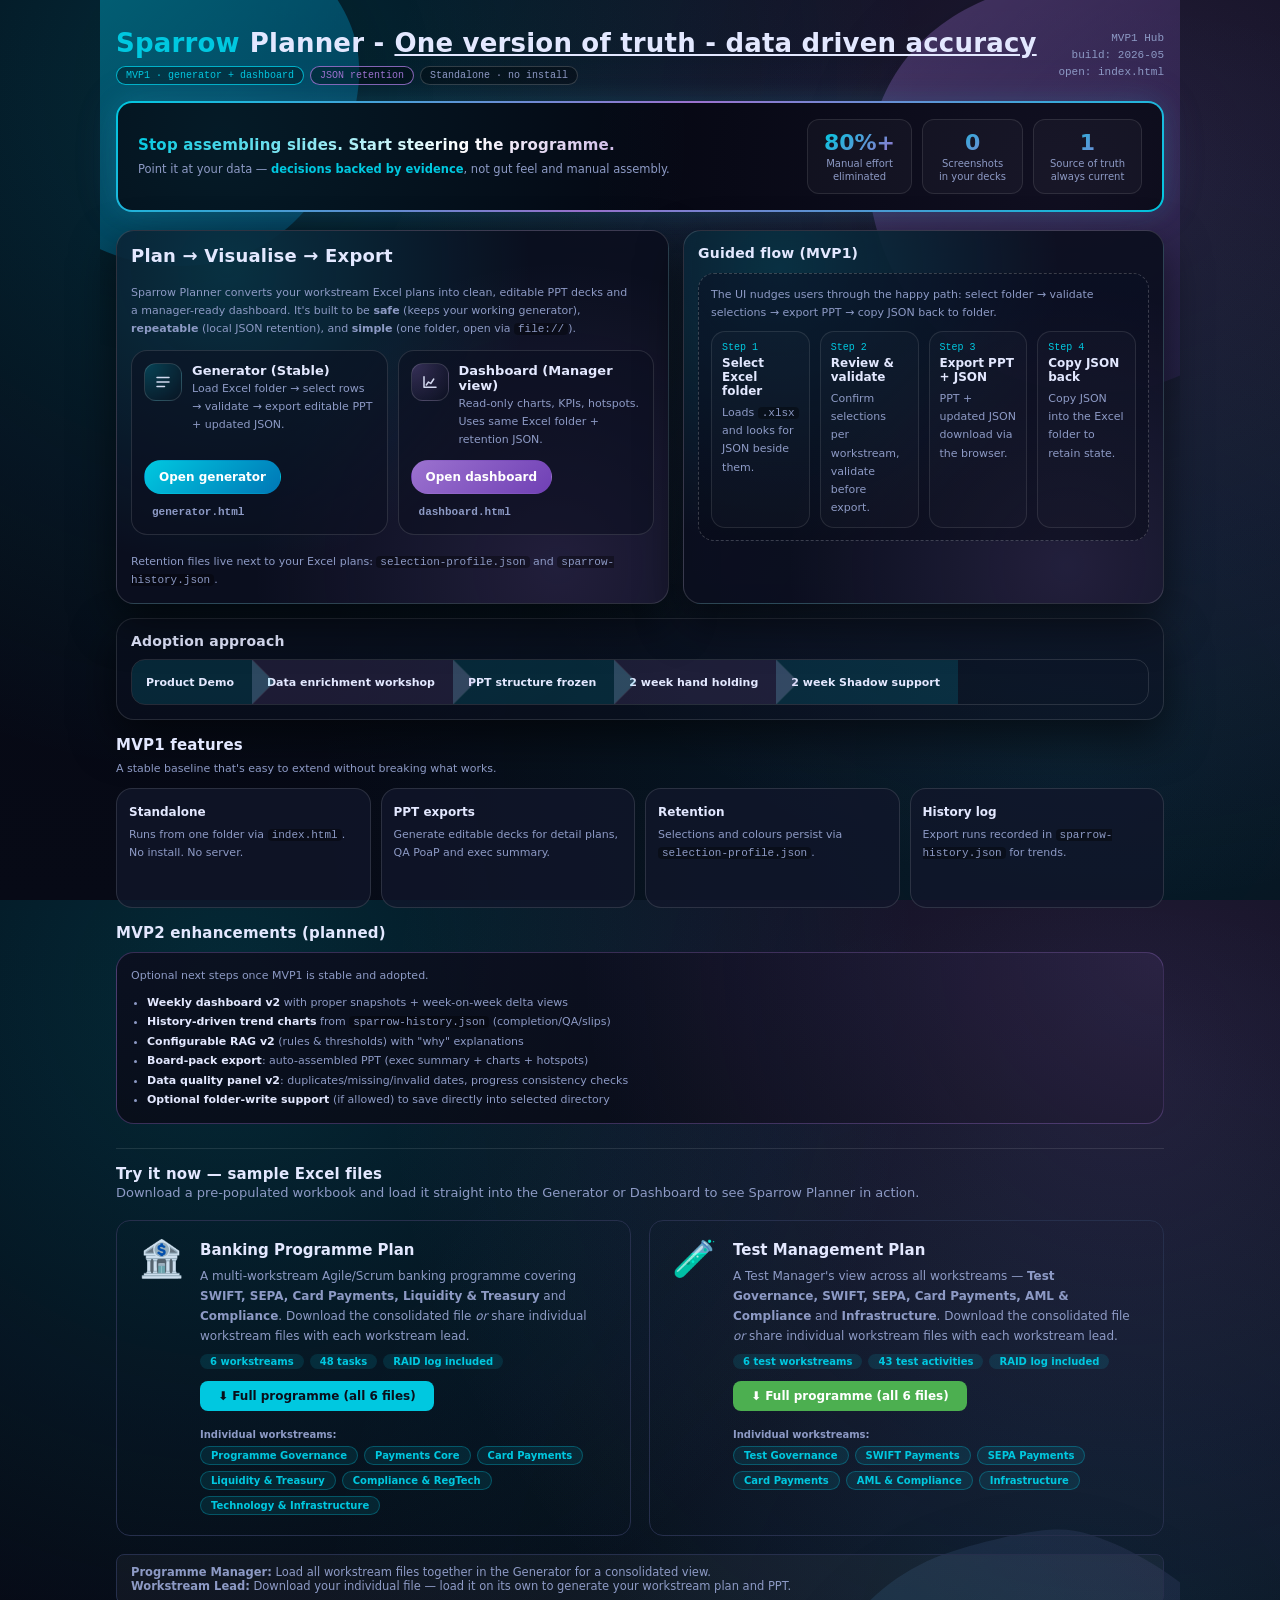
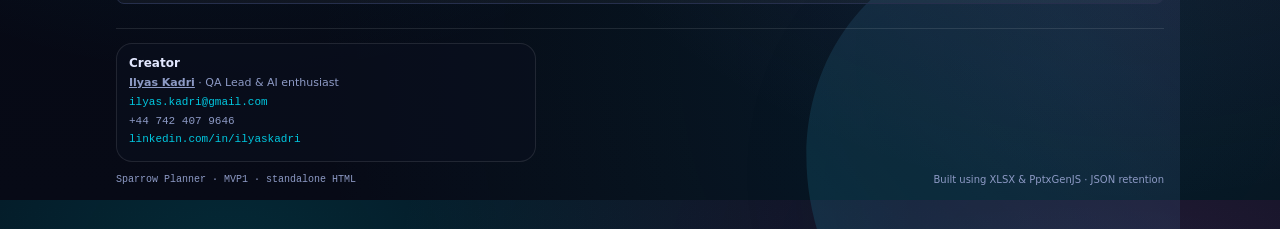
==== commit 4579874a: "Full programme button now downloads ZIP of all 6 workstream files https://claude.ai/code/session_01Y" ====
--- a/index.html
+++ b/index.html
@@ -259,7 +259,7 @@
           <ul class="sample-tags">
             <li>6 workstreams</li><li>48 tasks</li><li>RAID log included</li>
           </ul>
-          <a class="btn-sample" href="samples/Sample1_Banking_Programme_Plan.xlsx" download>⬇ Full programme</a>
+          <a class="btn-sample" href="samples/Sample1_All_Workstreams.zip" download>⬇ Full programme (all 6 files)</a>
           <div class="sample-ws-links">
             <span class="sample-ws-label">Individual workstreams:</span>
             <a href="samples/sample1/Programme_Governance.xlsx" download>Programme Governance</a>
@@ -283,7 +283,7 @@
           <ul class="sample-tags">
             <li>6 test workstreams</li><li>43 test activities</li><li>RAID log included</li>
           </ul>
-          <a class="btn-sample btn-sample--green" href="samples/Sample2_Test_Management_Plan.xlsx" download>⬇ Full programme</a>
+          <a class="btn-sample btn-sample--green" href="samples/Sample2_All_Workstreams.zip" download>⬇ Full programme (all 6 files)</a>
           <div class="sample-ws-links">
             <span class="sample-ws-label">Individual workstreams:</span>
             <a href="samples/sample2/Test_Governance.xlsx" download>Test Governance</a>
